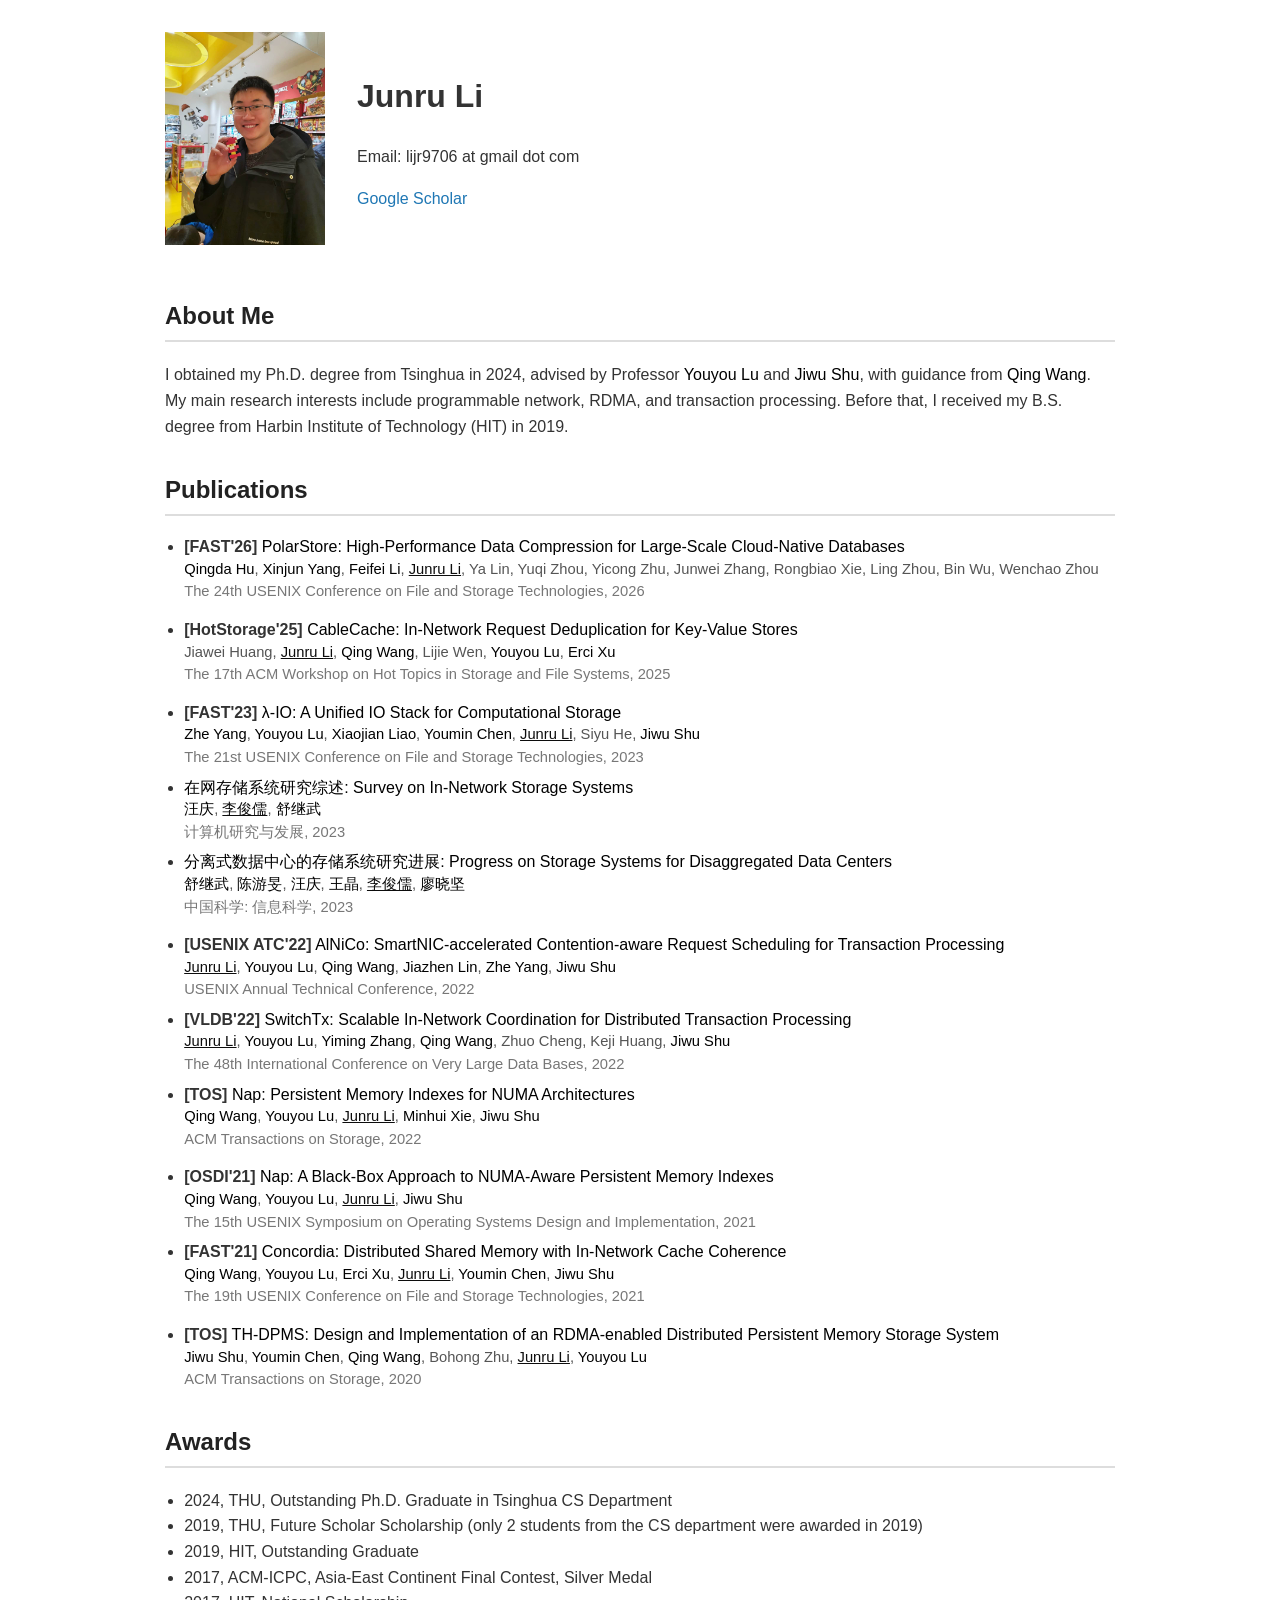
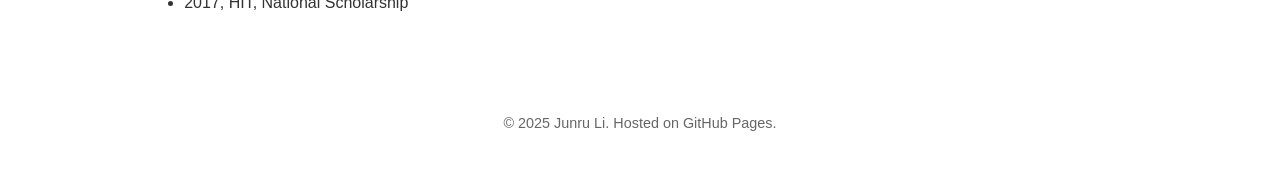
==== index.html @ bfcdc7c8 "update" ====
<!DOCTYPE html><html lang="en"><head>
  <meta charset="UTF-8">
  <meta name="viewport" content="width=device-width, initial-scale=1.0">
  <title>Junru Li</title>
  <link rel="icon" href="favicon.ico" type="image/x-icon">
  <link rel="stylesheet" href="style.css">
</head>

<body>
  <header class="header-flex">
    <img src="assets/ljr.png" alt="Profile picture" class="avatar-rect">
    <div class="info">
      <h1>Junru Li</h1>
      <p>Email: lijr9706 at gmail dot com</p>
      <!-- <p>Address: Beijing, China</p> -->
      <p>
        <a href="https://scholar.google.com/citations?user=Lg8fOyMAAAAJ" target="_blank" title="Google Scholar" class="bule-tag">
          Google Scholar</a>
        <!-- <a href="https://dblp.org/pid/97/6505-31.html" target="_blank" title="DBLP" class="bule-tag"> DBLP</a> -->
      </p>
    </div>
  </header>

  <main>
    <section id="about">
      <h2>About Me</h2>
      <p>I obtained my Ph.D. degree from Tsinghua in 2024, advised by Professor <a href="http://storage.cs.tsinghua.edu.cn/~lu/">Youyou Lu</a> and <a href="http://storage.cs.tsinghua.edu.cn/~jiwu-shu/">Jiwu Shu</a>, with guidance from <a href="https://wangqing.io/">Qing Wang</a>. My main research interests include programmable network, RDMA, and transaction processing. 
        Before that, I received my B.S. degree from Harbin Institute of Technology (HIT) in 2019.
      </p>
    </section>


    <section id="publications">
      <h2>Publications</h2>
      <div id="paper-list">
        <!-- Papers grouped by year will be inserted here -->
      <ul><li style="margin-bottom: 8px;">
            <strong>[FAST'26]</strong> 
            <a href="https://www.usenix.org/conference/fast26/" target="_blank">PolarStore: High-Performance Data Compression for Large-Scale Cloud-Native Databases</a><br>
            <span class="authors"><a href="https://scholar.google.com/citations?user=mdD3xMMAAAAJ" class="author-link">Qingda Hu</a>, <a href="https://scholar.google.com/citations?user=EsV3aoEAAAAJ" class="author-link">Xinjun Yang</a>, <a href="https://scholar.google.com/citations?user=qPDhlWkAAAAJ" class="author-link">Feifei Li</a>, <span class="highlight">Junru Li</span>, Ya Lin, Yuqi Zhou, Yicong Zhu, Junwei Zhang, Rongbiao Xie, Ling Zhou, Bin Wu, Wenchao Zhou</span><br>
            <span class="venue-full">The 24th USENIX Conference on File and Storage Technologies, 2026</span>
            
          </li></ul><ul><li style="margin-bottom: 8px;">
            <strong>[HotStorage'25]</strong> 
            <a href="https://www.hotstorage.org/2025/accepted.html" target="_blank">CableCache: In-Network Request Deduplication for Key-Value Stores</a><br>
            <span class="authors">Jiawei Huang, <span class="highlight">Junru Li</span>, <a href="https://wangqing.io/" class="author-link">Qing Wang</a>, Lijie Wen, <a href="http://storage.cs.tsinghua.edu.cn/~lu/" class="author-link">Youyou Lu</a>, <a href="https://giorgioercixu.github.io/" class="author-link">Erci Xu</a></span><br>
            <span class="venue-full">The 17th ACM Workshop on Hot Topics in Storage and File Systems, 2025</span>
            
          </li></ul><ul><li style="margin-bottom: 8px;">
            <strong>[FAST'23]</strong> 
            <a href="https://www.usenix.org/conference/fast23/presentation/yang-zhe" target="_blank">λ-IO: A Unified IO Stack for Computational Storage</a><br>
            <span class="authors"><a href="http://storage.cs.tsinghua.edu.cn/~yz" class="author-link">Zhe Yang</a>, <a href="http://storage.cs.tsinghua.edu.cn/~lu/" class="author-link">Youyou Lu</a>, <a href="https://liaoxiaojian.github.io/" class="author-link">Xiaojian Liao</a>, <a href="https://chenyoumin1993.github.io/" class="author-link">Youmin Chen</a>, <span class="highlight">Junru Li</span>, Siyu He, <a href="http://storage.cs.tsinghua.edu.cn/~jiwu-shu" class="author-link">Jiwu Shu</a></span><br>
            <span class="venue-full">The 21st USENIX Conference on File and Storage Technologies, 2023</span>
            
          </li><li style="margin-bottom: 8px;">
            
            <a href="https://crad.ict.ac.cn/article/doi/10.7544/issn1000-1239.202220865" target="_blank">在网存储系统研究综述: Survey on In-Network Storage Systems</a><br>
            <span class="authors"><a href="https://wangqing.io/" class="author-link">汪庆</a>, <span class="highlight">李俊儒</span>, <a href="http://storage.cs.tsinghua.edu.cn/~jiwu-shu" class="author-link">舒继武</a></span><br>
            <span class="venue-full">计算机研究与发展, 2023</span>
            
          </li><li style="margin-bottom: 8px;">
            
            <a href="https://storage.cs.tsinghua.edu.cn/publications/分离式数据中心的存储系统研究进展.pdf" target="_blank">分离式数据中心的存储系统研究进展: Progress on Storage Systems for Disaggregated Data Centers</a><br>
            <span class="authors"><a href="http://storage.cs.tsinghua.edu.cn/~jiwu-shu" class="author-link">舒继武</a>, <a href="https://chenyoumin1993.github.io/" class="author-link">陈游旻</a>, <a href="https://wangqing.io/" class="author-link">汪庆</a>, <a href="https://storage.cs.tsinghua.edu.cn/~wj/" class="author-link">王晶</a>, <span class="highlight">李俊儒</span>, <a href="https://liaoxiaojian.github.io/" class="author-link">廖晓坚</a></span><br>
            <span class="venue-full">中国科学: 信息科学, 2023</span>
            
          </li></ul><ul><li style="margin-bottom: 8px;">
            <strong>[USENIX ATC'22]</strong> 
            <a href="https://www.usenix.org/conference/atc22/presentation/li-junru" target="_blank">AlNiCo: SmartNIC-accelerated Contention-aware Request Scheduling for Transaction Processing</a><br>
            <span class="authors"><span class="highlight">Junru Li</span>, <a href="http://storage.cs.tsinghua.edu.cn/~lu/" class="author-link">Youyou Lu</a>, <a href="https://wangqing.io/" class="author-link">Qing Wang</a>, <a href="https://storage.cs.tsinghua.edu.cn/~ljz/" class="author-link">Jiazhen Lin</a>, <a href="http://storage.cs.tsinghua.edu.cn/~yz" class="author-link">Zhe Yang</a>, <a href="http://storage.cs.tsinghua.edu.cn/~jiwu-shu" class="author-link">Jiwu Shu</a></span><br>
            <span class="venue-full">USENIX Annual Technical Conference, 2022</span>
            
          </li><li style="margin-bottom: 8px;">
            <strong>[VLDB'22]</strong> 
            <a href="https://vldb.org/pvldb/vol15/p2881-li.pdf" target="_blank">SwitchTx: Scalable In-Network Coordination for Distributed Transaction Processing</a><br>
            <span class="authors"><span class="highlight">Junru Li</span>, <a href="http://storage.cs.tsinghua.edu.cn/~lu/" class="author-link">Youyou Lu</a>, <a href="http://nicexlab.com/zym.htm" class="author-link">Yiming Zhang</a>, <a href="https://wangqing.io/" class="author-link">Qing Wang</a>, Zhuo Cheng, Keji Huang, <a href="http://storage.cs.tsinghua.edu.cn/~jiwu-shu" class="author-link">Jiwu Shu</a></span><br>
            <span class="venue-full">The 48th International Conference on Very Large Data Bases, 2022</span>
            
          </li><li style="margin-bottom: 8px;">
            <strong>[TOS]</strong> 
            <a href="https://dl.acm.org/doi/10.1145/3507922" target="_blank">Nap: Persistent Memory Indexes for NUMA Architectures</a><br>
            <span class="authors"><a href="https://wangqing.io/" class="author-link">Qing Wang</a>, <a href="http://storage.cs.tsinghua.edu.cn/~lu/" class="author-link">Youyou Lu</a>, <span class="highlight">Junru Li</span>, <a href="https://minhui-xie.github.io/" class="author-link">Minhui Xie</a>, <a href="http://storage.cs.tsinghua.edu.cn/~jiwu-shu" class="author-link">Jiwu Shu</a></span><br>
            <span class="venue-full">ACM Transactions on Storage, 2022</span>
            
          </li></ul><ul><li style="margin-bottom: 8px;">
            <strong>[OSDI'21]</strong> 
            <a href="https://www.usenix.org/conference/osdi21/presentation/wang-qing" target="_blank">Nap: A Black-Box Approach to NUMA-Aware Persistent Memory Indexes</a><br>
            <span class="authors"><a href="https://wangqing.io/" class="author-link">Qing Wang</a>, <a href="http://storage.cs.tsinghua.edu.cn/~lu/" class="author-link">Youyou Lu</a>, <span class="highlight">Junru Li</span>, <a href="http://storage.cs.tsinghua.edu.cn/~jiwu-shu" class="author-link">Jiwu Shu</a></span><br>
            <span class="venue-full">The 15th USENIX Symposium on Operating Systems Design and Implementation, 2021</span>
            
          </li><li style="margin-bottom: 8px;">
            <strong>[FAST'21]</strong> 
            <a href="https://www.usenix.org/conference/fast21/presentation/wang" target="_blank">Concordia: Distributed Shared Memory with In-Network Cache Coherence</a><br>
            <span class="authors"><a href="https://wangqing.io/" class="author-link">Qing Wang</a>, <a href="http://storage.cs.tsinghua.edu.cn/~lu/" class="author-link">Youyou Lu</a>, <a href="https://giorgioercixu.github.io/" class="author-link">Erci Xu</a>, <span class="highlight">Junru Li</span>, <a href="https://chenyoumin1993.github.io/" class="author-link">Youmin Chen</a>, <a href="http://storage.cs.tsinghua.edu.cn/~jiwu-shu" class="author-link">Jiwu Shu</a></span><br>
            <span class="venue-full">The 19th USENIX Conference on File and Storage Technologies, 2021</span>
            
          </li></ul><ul><li style="margin-bottom: 8px;">
            <strong>[TOS]</strong> 
            <a href="https://dl.acm.org/doi/10.1145/3412852" target="_blank">TH-DPMS: Design and Implementation of an RDMA-enabled Distributed Persistent Memory Storage System</a><br>
            <span class="authors"><a href="http://storage.cs.tsinghua.edu.cn/~jiwu-shu" class="author-link">Jiwu Shu</a>, <a href="https://chenyoumin1993.github.io/" class="author-link">Youmin Chen</a>, <a href="https://wangqing.io/" class="author-link">Qing Wang</a>, Bohong Zhu, <span class="highlight">Junru Li</span>, <a href="http://storage.cs.tsinghua.edu.cn/~lu/" class="author-link">Youyou Lu</a></span><br>
            <span class="venue-full">ACM Transactions on Storage, 2020</span>
            
          </li></ul></div>
    </section>

    <section id="research">
      <h2>Awards</h2>
      <ul>
        <li> 2024, THU, Outstanding Ph.D. Graduate in Tsinghua CS Department</li>
        <!-- <li> 2023, THU, First-class Scholarship （深交所资助）</li>
        <li> 2023, THU, Longfor Scholarship （龙湖集团资助）</li>
        <li> 2022, THU, Second-class Scholarship （赣州市政府资助）</li>
        <li> 2022, THU, Longfor Scholarship （龙湖集团资助）</li> -->
        <li> 2019, THU, Future Scholar Scholarship (only 2 students from the CS department were awarded in 2019) </li>
        <li> 2019, HIT, Outstanding Graduate</li>
        <li> 2017, ACM-ICPC, Asia-East Continent Final Contest, Silver Medal</li>
        <!-- (Team: MyHappinessIsAll, <a href="https://icpc.global/regionals/finder/asia-ec-league-final-2017/standings">link</a>)</li> -->
        <li> 2017, HIT, National Scholarship</li>
        <!-- <li> 2015, HIT, Freshman Scholarship</li> -->
      </ul>
    </section>
  </main>

  <footer>
    <p>© 2025 Junru Li. Hosted on GitHub Pages. </p> <!--Fork from Qing Wang-->
  </footer>





</body></html>
---- style.css ----
body {
  font-family: 'Helvetica Neue', sans-serif;
  margin: 0;
  padding: 0;
  line-height: 1.6;
  color: #333;
  background-color: #fff;
}

.header-flex {
  display: flex;
  align-items: center;
  justify-content: flex-start;
  padding: 2rem 1rem 1rem 1rem;
  max-width: 950px;
  margin: 0 auto;
  flex-wrap: wrap;
}

.avatar-rect {
  width: 160px;
  height: auto;
  object-fit: cover;
  margin-right: 2rem;
}

main {
  max-width: 950px;
  margin: 0 auto;
  padding: 1rem;
  padding-bottom: 1rem;
}

section {
  margin-bottom: 2rem;
}

h2 {
  border-bottom: 2px solid #ddd;
  padding-bottom: 0.3rem;
  color: #222;
}

ul {
  padding-left: 1.2rem;
}



.venue-short {
  font-weight: bold;
  font-style: italic;
}


.award-inline {
  color: #d62728;
  font-style: italic;
}

footer {
  text-align: center;
  font-size: 0.9rem;
  color: #666;
  margin-top: 3rem;
  padding-bottom: 2rem;
}

@media (max-width: 600px) {
  .header-flex {
    flex-direction: column;
    text-align: center;
  }

  .avatar-rect {
    width: 80%;
    margin-right: 0;
    margin-bottom: 1rem;
  }
}

a {
  text-decoration: none;
  color: black;
}

a:hover {
  text-decoration: underline;
}

.highlight {
  color: #0c0c0c;
  text-decoration: underline;
}

.bule-tag {
  color: #1f77b4;
  /* 浅蓝色，与 matplotlib 默认蓝色一致 */
}


.award {
  font-size: 0.92em;
  color: #d62728;
  font-style: italic;
}

.authors {
  font-size: 0.92em;
  color: #555;
}

.venue-full {
  font-size: 0.92em;
  color: #777;
}

#paper-list li {
  line-height: 1.35em;
}
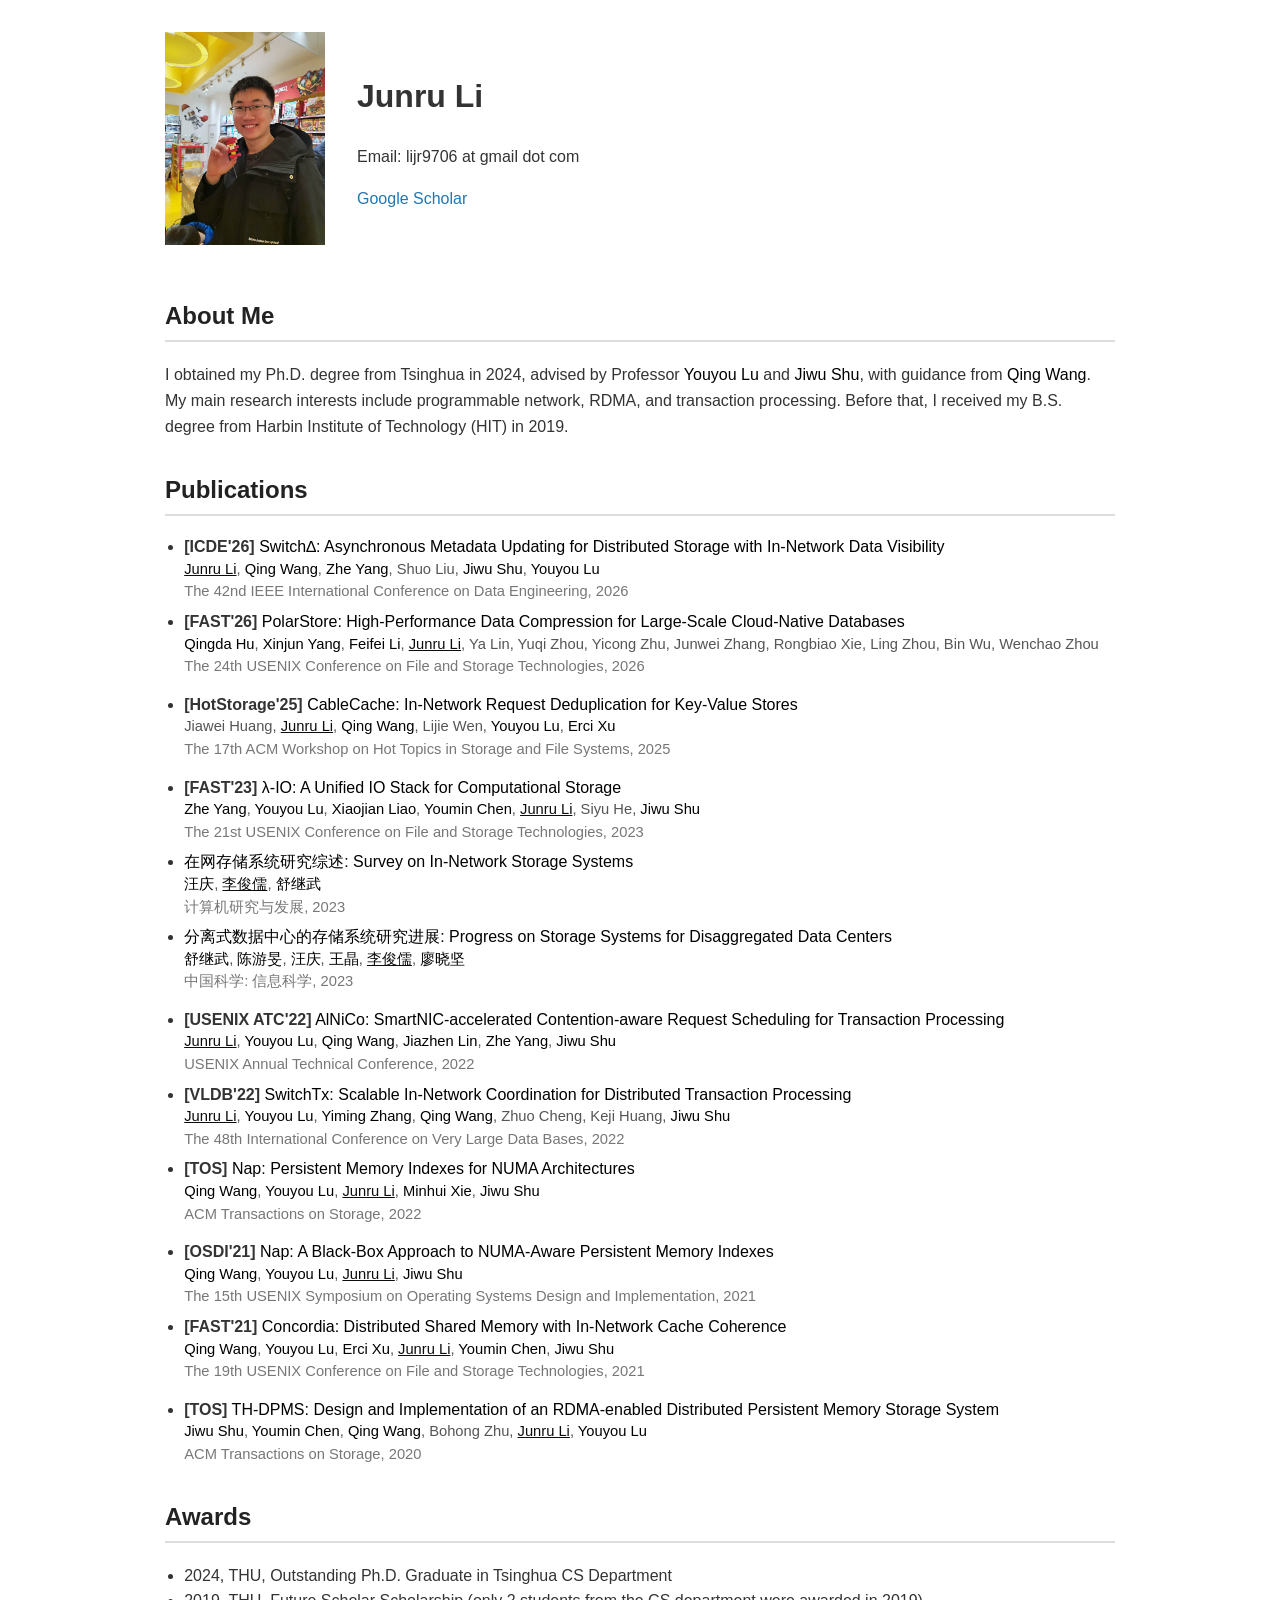
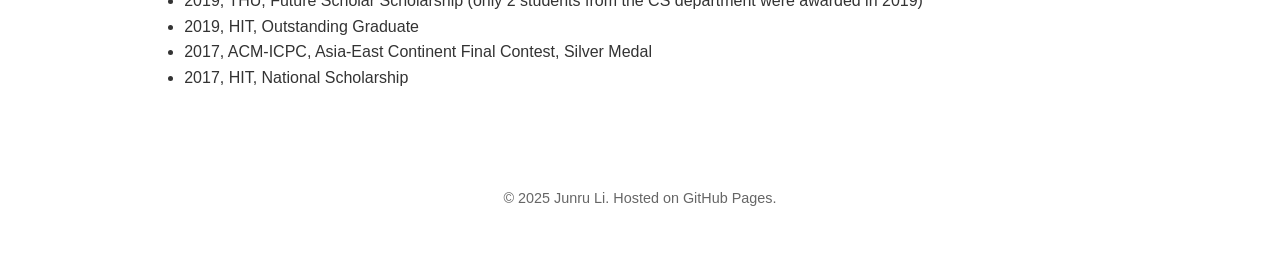
==== commit 6ace9c0f: "Add ICDE'26" ====
--- a/index.html
+++ b/index.html
@@ -35,6 +35,12 @@
       <div id="paper-list">
         <!-- Papers grouped by year will be inserted here -->
       <ul><li style="margin-bottom: 8px;">
+            <strong>[ICDE'26]</strong> 
+            <a href="https://icde2026.github.io/" target="_blank">Switch∆: Asynchronous Metadata Updating for Distributed Storage with In-Network Data Visibility</a><br>
+            <span class="authors"><span class="highlight">Junru Li</span>, <a href="https://wangqing.io/" class="author-link">Qing Wang</a>, <a href="http://storage.cs.tsinghua.edu.cn/~yz" class="author-link">Zhe Yang</a>, Shuo Liu, <a href="http://storage.cs.tsinghua.edu.cn/~jiwu-shu" class="author-link">Jiwu Shu</a>, <a href="http://storage.cs.tsinghua.edu.cn/~lu/" class="author-link">Youyou Lu</a></span><br>
+            <span class="venue-full">The 42nd IEEE International Conference on Data Engineering, 2026</span>
+            
+          </li><li style="margin-bottom: 8px;">
             <strong>[FAST'26]</strong> 
             <a href="https://www.usenix.org/conference/fast26/" target="_blank">PolarStore: High-Performance Data Compression for Large-Scale Cloud-Native Databases</a><br>
             <span class="authors"><a href="https://scholar.google.com/citations?user=mdD3xMMAAAAJ" class="author-link">Qingda Hu</a>, <a href="https://scholar.google.com/citations?user=EsV3aoEAAAAJ" class="author-link">Xinjun Yang</a>, <a href="https://scholar.google.com/citations?user=qPDhlWkAAAAJ" class="author-link">Feifei Li</a>, <span class="highlight">Junru Li</span>, Ya Lin, Yuqi Zhou, Yicong Zhu, Junwei Zhang, Rongbiao Xie, Ling Zhou, Bin Wu, Wenchao Zhou</span><br>
@@ -129,4 +135,4 @@
 
 
 
-</body></html>+</body></html>
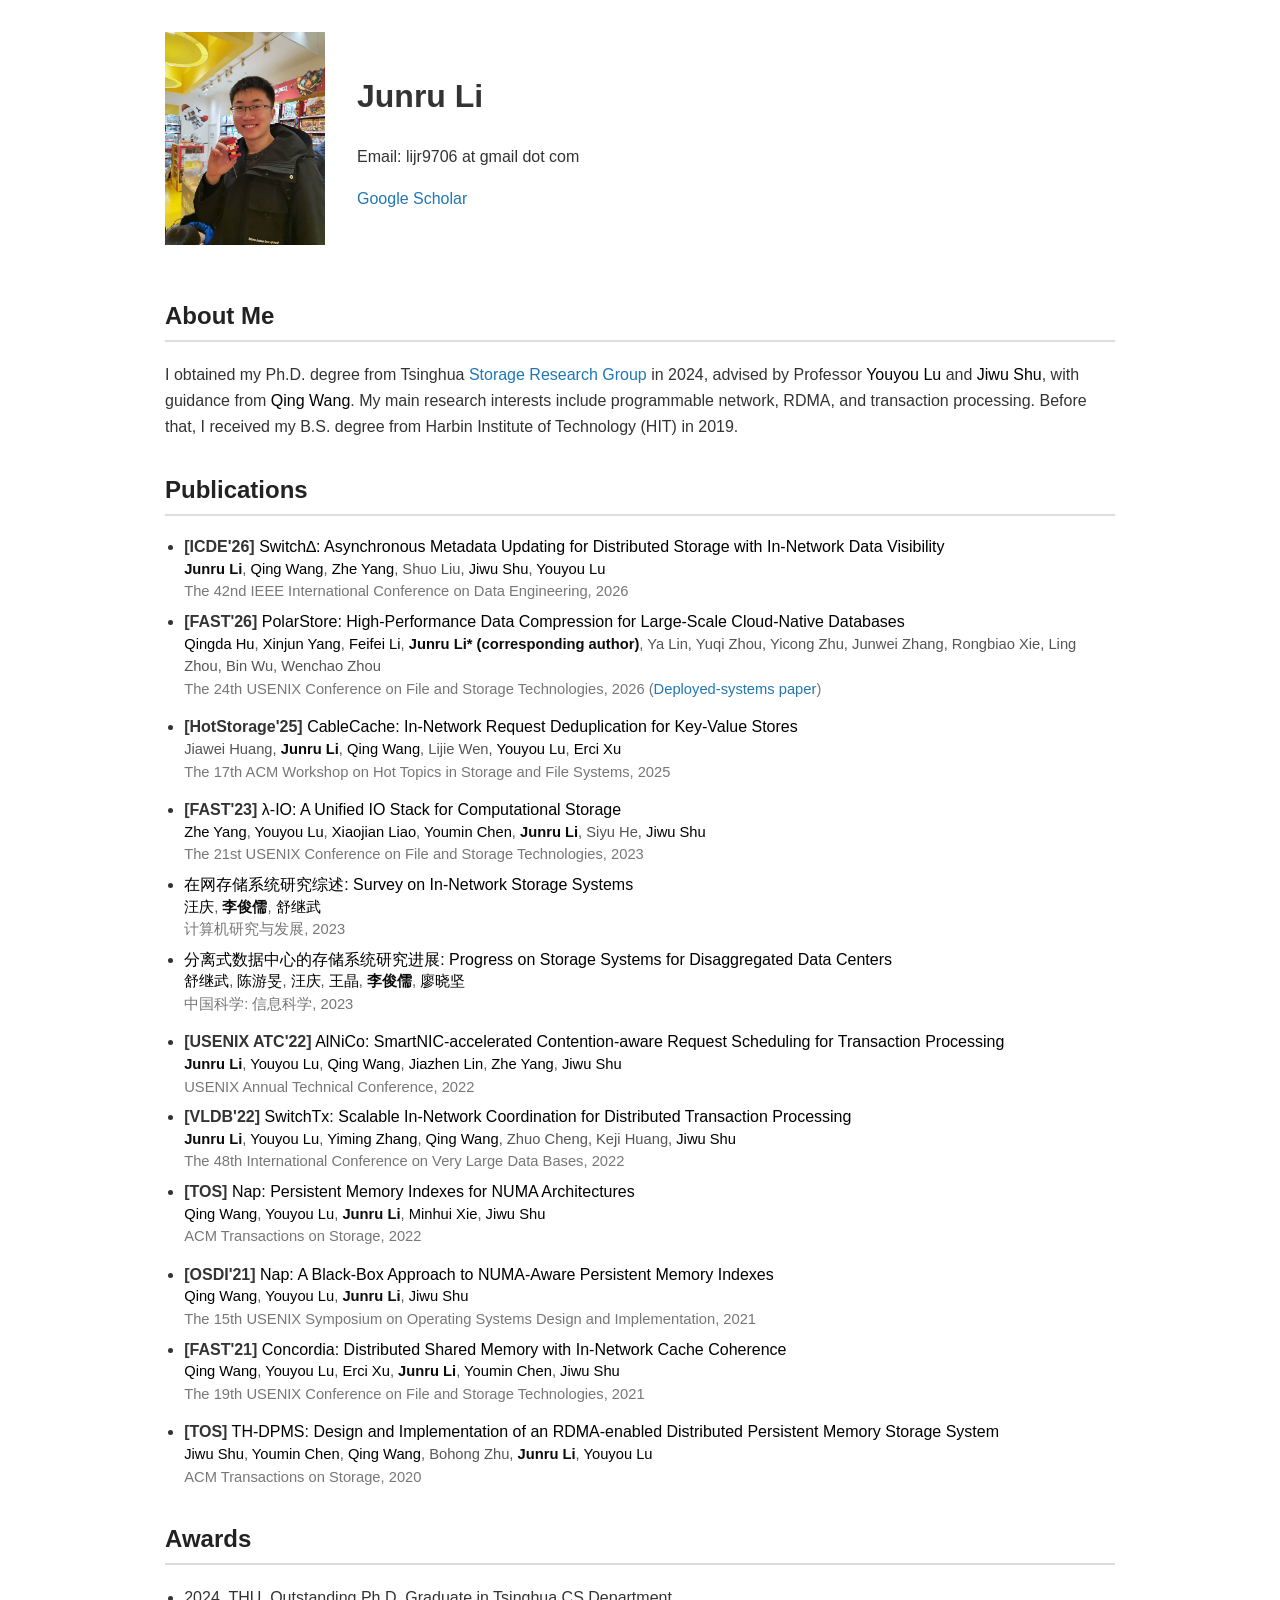
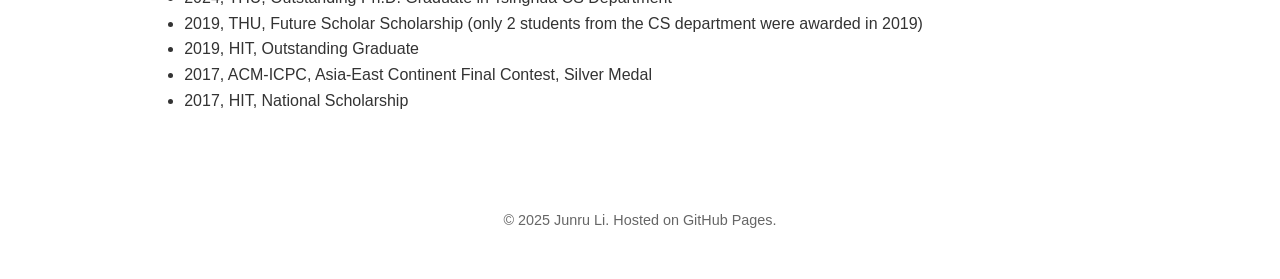
==== commit 6f465862: "test" ====
--- a/index.html
+++ b/index.html
@@ -24,7 +24,7 @@
   <main>
     <section id="about">
       <h2>About Me</h2>
-      <p>I obtained my Ph.D. degree from Tsinghua in 2024, advised by Professor <a href="http://storage.cs.tsinghua.edu.cn/~lu/">Youyou Lu</a> and <a href="http://storage.cs.tsinghua.edu.cn/~jiwu-shu/">Jiwu Shu</a>, with guidance from <a href="https://wangqing.io/">Qing Wang</a>. My main research interests include programmable network, RDMA, and transaction processing. 
+      <p>I obtained my Ph.D. degree from Tsinghua <a href="https://storage.cs.tsinghua.edu.cn/" class="bule-tag">Storage Research Group</a> in 2024, advised by Professor <a href="http://storage.cs.tsinghua.edu.cn/~lu/">Youyou Lu</a> and <a href="http://storage.cs.tsinghua.edu.cn/~jiwu-shu/">Jiwu Shu</a>, with guidance from <a href="https://wangqing.io/">Qing Wang</a>. My main research interests include programmable network, RDMA, and transaction processing. 
         Before that, I received my B.S. degree from Harbin Institute of Technology (HIT) in 2019.
       </p>
     </section>
@@ -36,75 +36,75 @@
         <!-- Papers grouped by year will be inserted here -->
       <ul><li style="margin-bottom: 8px;">
             <strong>[ICDE'26]</strong> 
-            <a href="https://icde2026.github.io/" target="_blank">Switch∆: Asynchronous Metadata Updating for Distributed Storage with In-Network Data Visibility</a><br>
+            <a href="https://icde2026.github.io/" target="_blank">Switch∆: Asynchronous Metadata Updating for Distributed Storage with In-Network Data Visibility </a><br>
             <span class="authors"><span class="highlight">Junru Li</span>, <a href="https://wangqing.io/" class="author-link">Qing Wang</a>, <a href="http://storage.cs.tsinghua.edu.cn/~yz" class="author-link">Zhe Yang</a>, Shuo Liu, <a href="http://storage.cs.tsinghua.edu.cn/~jiwu-shu" class="author-link">Jiwu Shu</a>, <a href="http://storage.cs.tsinghua.edu.cn/~lu/" class="author-link">Youyou Lu</a></span><br>
-            <span class="venue-full">The 42nd IEEE International Conference on Data Engineering, 2026</span>
+            <span class="venue-full">The 42nd IEEE International Conference on Data Engineering, 2026 </span>
             
           </li><li style="margin-bottom: 8px;">
             <strong>[FAST'26]</strong> 
-            <a href="https://www.usenix.org/conference/fast26/" target="_blank">PolarStore: High-Performance Data Compression for Large-Scale Cloud-Native Databases</a><br>
-            <span class="authors"><a href="https://scholar.google.com/citations?user=mdD3xMMAAAAJ" class="author-link">Qingda Hu</a>, <a href="https://scholar.google.com/citations?user=EsV3aoEAAAAJ" class="author-link">Xinjun Yang</a>, <a href="https://scholar.google.com/citations?user=qPDhlWkAAAAJ" class="author-link">Feifei Li</a>, <span class="highlight">Junru Li</span>, Ya Lin, Yuqi Zhou, Yicong Zhu, Junwei Zhang, Rongbiao Xie, Ling Zhou, Bin Wu, Wenchao Zhou</span><br>
-            <span class="venue-full">The 24th USENIX Conference on File and Storage Technologies, 2026</span>
+            <a href="https://www.usenix.org/conference/fast26/" target="_blank">PolarStore: High-Performance Data Compression for Large-Scale Cloud-Native Databases </a><br>
+            <span class="authors"><a href="https://scholar.google.com/citations?user=mdD3xMMAAAAJ" class="author-link">Qingda Hu</a>, <a href="https://scholar.google.com/citations?user=EsV3aoEAAAAJ" class="author-link">Xinjun Yang</a>, <a href="https://scholar.google.com/citations?user=qPDhlWkAAAAJ" class="author-link">Feifei Li</a>, <span class="highlight">Junru Li* (corresponding author)</span>, Ya Lin, Yuqi Zhou, Yicong Zhu, Junwei Zhang, Rongbiao Xie, Ling Zhou, Bin Wu, Wenchao Zhou</span><br>
+            <span class="venue-full">The 24th USENIX Conference on File and Storage Technologies, 2026  (<span class="bule-tag">Deployed-systems paper</span>)</span>
             
           </li></ul><ul><li style="margin-bottom: 8px;">
             <strong>[HotStorage'25]</strong> 
-            <a href="https://www.hotstorage.org/2025/accepted.html" target="_blank">CableCache: In-Network Request Deduplication for Key-Value Stores</a><br>
+            <a href="https://www.hotstorage.org/2025/accepted.html" target="_blank">CableCache: In-Network Request Deduplication for Key-Value Stores </a><br>
             <span class="authors">Jiawei Huang, <span class="highlight">Junru Li</span>, <a href="https://wangqing.io/" class="author-link">Qing Wang</a>, Lijie Wen, <a href="http://storage.cs.tsinghua.edu.cn/~lu/" class="author-link">Youyou Lu</a>, <a href="https://giorgioercixu.github.io/" class="author-link">Erci Xu</a></span><br>
-            <span class="venue-full">The 17th ACM Workshop on Hot Topics in Storage and File Systems, 2025</span>
+            <span class="venue-full">The 17th ACM Workshop on Hot Topics in Storage and File Systems, 2025 </span>
             
           </li></ul><ul><li style="margin-bottom: 8px;">
             <strong>[FAST'23]</strong> 
-            <a href="https://www.usenix.org/conference/fast23/presentation/yang-zhe" target="_blank">λ-IO: A Unified IO Stack for Computational Storage</a><br>
+            <a href="https://www.usenix.org/conference/fast23/presentation/yang-zhe" target="_blank">λ-IO: A Unified IO Stack for Computational Storage </a><br>
             <span class="authors"><a href="http://storage.cs.tsinghua.edu.cn/~yz" class="author-link">Zhe Yang</a>, <a href="http://storage.cs.tsinghua.edu.cn/~lu/" class="author-link">Youyou Lu</a>, <a href="https://liaoxiaojian.github.io/" class="author-link">Xiaojian Liao</a>, <a href="https://chenyoumin1993.github.io/" class="author-link">Youmin Chen</a>, <span class="highlight">Junru Li</span>, Siyu He, <a href="http://storage.cs.tsinghua.edu.cn/~jiwu-shu" class="author-link">Jiwu Shu</a></span><br>
-            <span class="venue-full">The 21st USENIX Conference on File and Storage Technologies, 2023</span>
+            <span class="venue-full">The 21st USENIX Conference on File and Storage Technologies, 2023 </span>
             
           </li><li style="margin-bottom: 8px;">
             
-            <a href="https://crad.ict.ac.cn/article/doi/10.7544/issn1000-1239.202220865" target="_blank">在网存储系统研究综述: Survey on In-Network Storage Systems</a><br>
+            <a href="https://crad.ict.ac.cn/article/doi/10.7544/issn1000-1239.202220865" target="_blank">在网存储系统研究综述: Survey on In-Network Storage Systems </a><br>
             <span class="authors"><a href="https://wangqing.io/" class="author-link">汪庆</a>, <span class="highlight">李俊儒</span>, <a href="http://storage.cs.tsinghua.edu.cn/~jiwu-shu" class="author-link">舒继武</a></span><br>
-            <span class="venue-full">计算机研究与发展, 2023</span>
+            <span class="venue-full">计算机研究与发展, 2023 </span>
             
           </li><li style="margin-bottom: 8px;">
             
-            <a href="https://storage.cs.tsinghua.edu.cn/publications/分离式数据中心的存储系统研究进展.pdf" target="_blank">分离式数据中心的存储系统研究进展: Progress on Storage Systems for Disaggregated Data Centers</a><br>
+            <a href="https://storage.cs.tsinghua.edu.cn/publications/分离式数据中心的存储系统研究进展.pdf" target="_blank">分离式数据中心的存储系统研究进展: Progress on Storage Systems for Disaggregated Data Centers </a><br>
             <span class="authors"><a href="http://storage.cs.tsinghua.edu.cn/~jiwu-shu" class="author-link">舒继武</a>, <a href="https://chenyoumin1993.github.io/" class="author-link">陈游旻</a>, <a href="https://wangqing.io/" class="author-link">汪庆</a>, <a href="https://storage.cs.tsinghua.edu.cn/~wj/" class="author-link">王晶</a>, <span class="highlight">李俊儒</span>, <a href="https://liaoxiaojian.github.io/" class="author-link">廖晓坚</a></span><br>
-            <span class="venue-full">中国科学: 信息科学, 2023</span>
+            <span class="venue-full">中国科学: 信息科学, 2023 </span>
             
           </li></ul><ul><li style="margin-bottom: 8px;">
             <strong>[USENIX ATC'22]</strong> 
-            <a href="https://www.usenix.org/conference/atc22/presentation/li-junru" target="_blank">AlNiCo: SmartNIC-accelerated Contention-aware Request Scheduling for Transaction Processing</a><br>
+            <a href="https://www.usenix.org/conference/atc22/presentation/li-junru" target="_blank">AlNiCo: SmartNIC-accelerated Contention-aware Request Scheduling for Transaction Processing </a><br>
             <span class="authors"><span class="highlight">Junru Li</span>, <a href="http://storage.cs.tsinghua.edu.cn/~lu/" class="author-link">Youyou Lu</a>, <a href="https://wangqing.io/" class="author-link">Qing Wang</a>, <a href="https://storage.cs.tsinghua.edu.cn/~ljz/" class="author-link">Jiazhen Lin</a>, <a href="http://storage.cs.tsinghua.edu.cn/~yz" class="author-link">Zhe Yang</a>, <a href="http://storage.cs.tsinghua.edu.cn/~jiwu-shu" class="author-link">Jiwu Shu</a></span><br>
-            <span class="venue-full">USENIX Annual Technical Conference, 2022</span>
+            <span class="venue-full">USENIX Annual Technical Conference, 2022 </span>
             
           </li><li style="margin-bottom: 8px;">
             <strong>[VLDB'22]</strong> 
-            <a href="https://vldb.org/pvldb/vol15/p2881-li.pdf" target="_blank">SwitchTx: Scalable In-Network Coordination for Distributed Transaction Processing</a><br>
+            <a href="https://vldb.org/pvldb/vol15/p2881-li.pdf" target="_blank">SwitchTx: Scalable In-Network Coordination for Distributed Transaction Processing </a><br>
             <span class="authors"><span class="highlight">Junru Li</span>, <a href="http://storage.cs.tsinghua.edu.cn/~lu/" class="author-link">Youyou Lu</a>, <a href="http://nicexlab.com/zym.htm" class="author-link">Yiming Zhang</a>, <a href="https://wangqing.io/" class="author-link">Qing Wang</a>, Zhuo Cheng, Keji Huang, <a href="http://storage.cs.tsinghua.edu.cn/~jiwu-shu" class="author-link">Jiwu Shu</a></span><br>
-            <span class="venue-full">The 48th International Conference on Very Large Data Bases, 2022</span>
+            <span class="venue-full">The 48th International Conference on Very Large Data Bases, 2022 </span>
             
           </li><li style="margin-bottom: 8px;">
             <strong>[TOS]</strong> 
-            <a href="https://dl.acm.org/doi/10.1145/3507922" target="_blank">Nap: Persistent Memory Indexes for NUMA Architectures</a><br>
+            <a href="https://dl.acm.org/doi/10.1145/3507922" target="_blank">Nap: Persistent Memory Indexes for NUMA Architectures </a><br>
             <span class="authors"><a href="https://wangqing.io/" class="author-link">Qing Wang</a>, <a href="http://storage.cs.tsinghua.edu.cn/~lu/" class="author-link">Youyou Lu</a>, <span class="highlight">Junru Li</span>, <a href="https://minhui-xie.github.io/" class="author-link">Minhui Xie</a>, <a href="http://storage.cs.tsinghua.edu.cn/~jiwu-shu" class="author-link">Jiwu Shu</a></span><br>
-            <span class="venue-full">ACM Transactions on Storage, 2022</span>
+            <span class="venue-full">ACM Transactions on Storage, 2022 </span>
             
           </li></ul><ul><li style="margin-bottom: 8px;">
             <strong>[OSDI'21]</strong> 
-            <a href="https://www.usenix.org/conference/osdi21/presentation/wang-qing" target="_blank">Nap: A Black-Box Approach to NUMA-Aware Persistent Memory Indexes</a><br>
+            <a href="https://www.usenix.org/conference/osdi21/presentation/wang-qing" target="_blank">Nap: A Black-Box Approach to NUMA-Aware Persistent Memory Indexes </a><br>
             <span class="authors"><a href="https://wangqing.io/" class="author-link">Qing Wang</a>, <a href="http://storage.cs.tsinghua.edu.cn/~lu/" class="author-link">Youyou Lu</a>, <span class="highlight">Junru Li</span>, <a href="http://storage.cs.tsinghua.edu.cn/~jiwu-shu" class="author-link">Jiwu Shu</a></span><br>
-            <span class="venue-full">The 15th USENIX Symposium on Operating Systems Design and Implementation, 2021</span>
+            <span class="venue-full">The 15th USENIX Symposium on Operating Systems Design and Implementation, 2021 </span>
             
           </li><li style="margin-bottom: 8px;">
             <strong>[FAST'21]</strong> 
-            <a href="https://www.usenix.org/conference/fast21/presentation/wang" target="_blank">Concordia: Distributed Shared Memory with In-Network Cache Coherence</a><br>
+            <a href="https://www.usenix.org/conference/fast21/presentation/wang" target="_blank">Concordia: Distributed Shared Memory with In-Network Cache Coherence </a><br>
             <span class="authors"><a href="https://wangqing.io/" class="author-link">Qing Wang</a>, <a href="http://storage.cs.tsinghua.edu.cn/~lu/" class="author-link">Youyou Lu</a>, <a href="https://giorgioercixu.github.io/" class="author-link">Erci Xu</a>, <span class="highlight">Junru Li</span>, <a href="https://chenyoumin1993.github.io/" class="author-link">Youmin Chen</a>, <a href="http://storage.cs.tsinghua.edu.cn/~jiwu-shu" class="author-link">Jiwu Shu</a></span><br>
-            <span class="venue-full">The 19th USENIX Conference on File and Storage Technologies, 2021</span>
+            <span class="venue-full">The 19th USENIX Conference on File and Storage Technologies, 2021 </span>
             
           </li></ul><ul><li style="margin-bottom: 8px;">
             <strong>[TOS]</strong> 
-            <a href="https://dl.acm.org/doi/10.1145/3412852" target="_blank">TH-DPMS: Design and Implementation of an RDMA-enabled Distributed Persistent Memory Storage System</a><br>
+            <a href="https://dl.acm.org/doi/10.1145/3412852" target="_blank">TH-DPMS: Design and Implementation of an RDMA-enabled Distributed Persistent Memory Storage System </a><br>
             <span class="authors"><a href="http://storage.cs.tsinghua.edu.cn/~jiwu-shu" class="author-link">Jiwu Shu</a>, <a href="https://chenyoumin1993.github.io/" class="author-link">Youmin Chen</a>, <a href="https://wangqing.io/" class="author-link">Qing Wang</a>, Bohong Zhu, <span class="highlight">Junru Li</span>, <a href="http://storage.cs.tsinghua.edu.cn/~lu/" class="author-link">Youyou Lu</a></span><br>
-            <span class="venue-full">ACM Transactions on Storage, 2020</span>
+            <span class="venue-full">ACM Transactions on Storage, 2020 </span>
             
           </li></ul></div>
     </section>
@@ -135,4 +135,4 @@
 
 
 
-</body></html>
+</body></html>
--- a/style.css
+++ b/style.css
@@ -90,7 +90,8 @@
 
 .highlight {
   color: #0c0c0c;
-  text-decoration: underline;
+  font-weight: 600;
+  /* text-decoration: underline; */
 }
 
 .bule-tag {
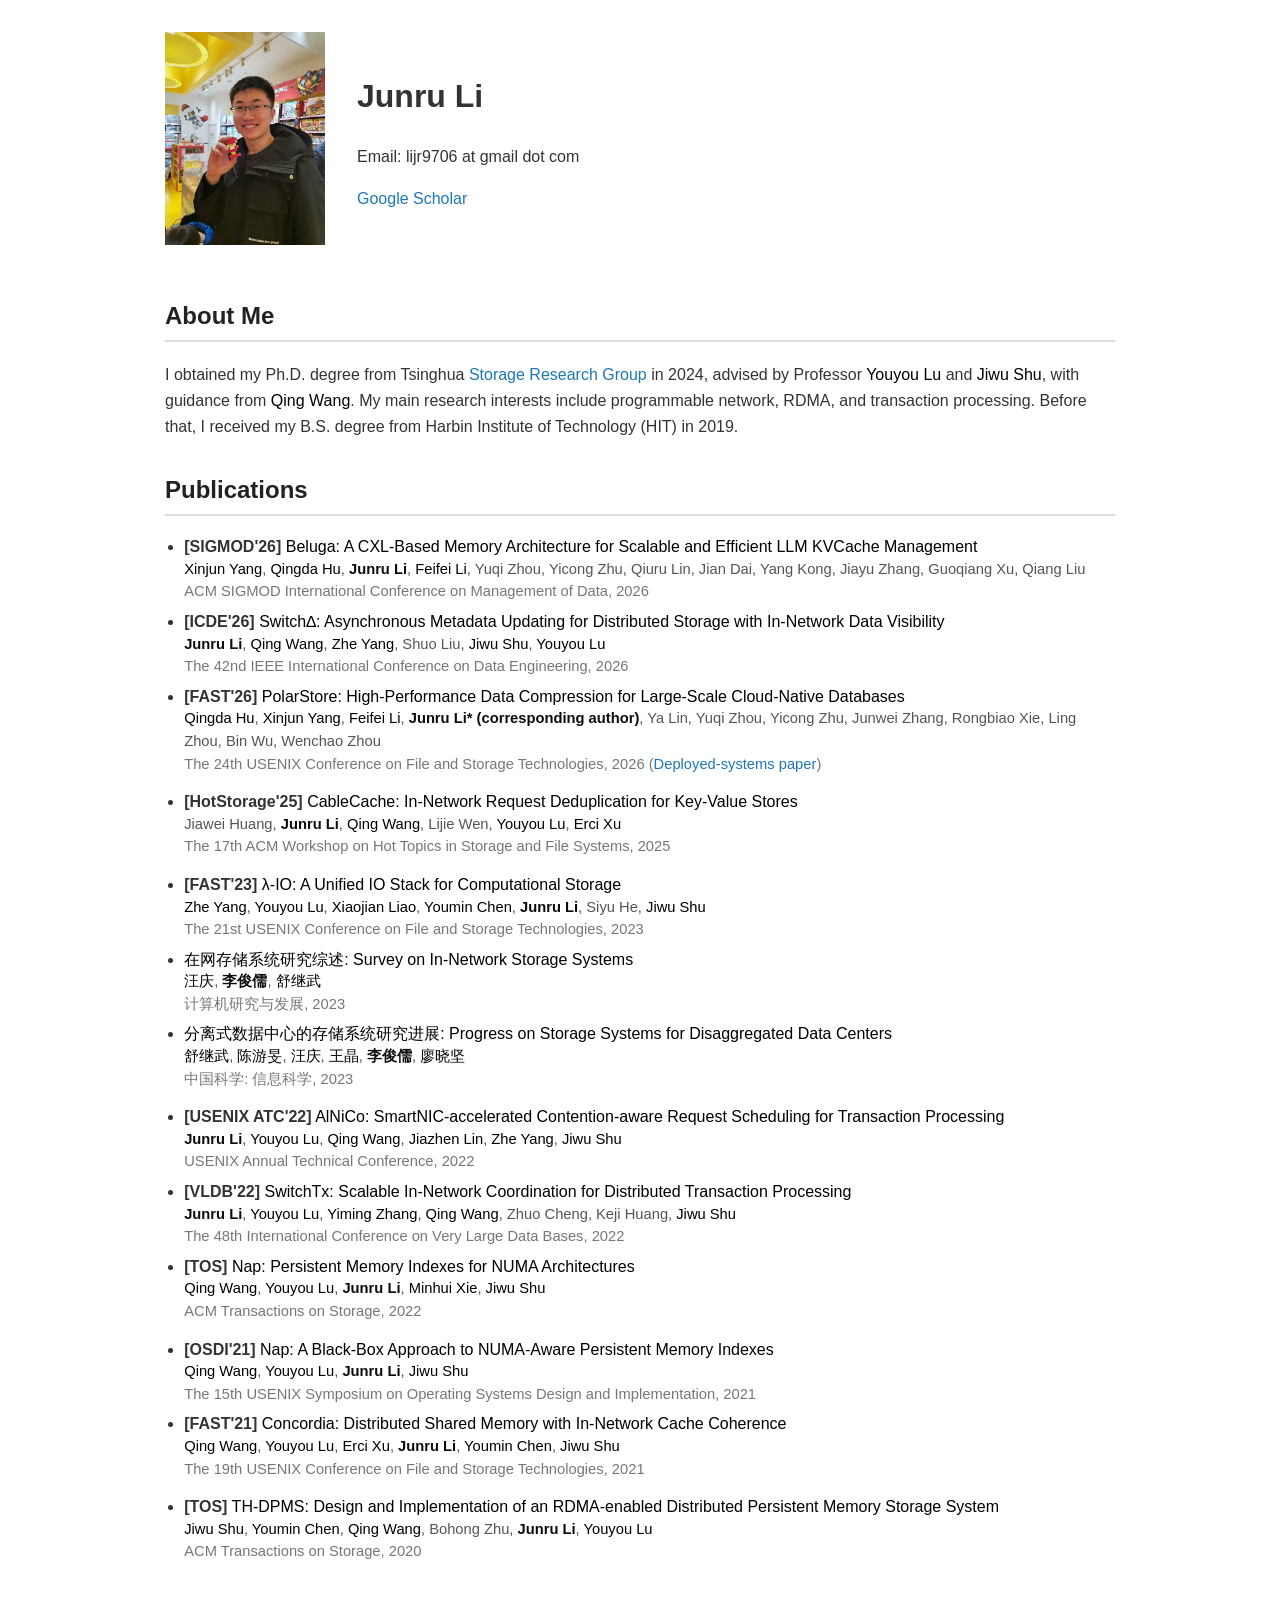
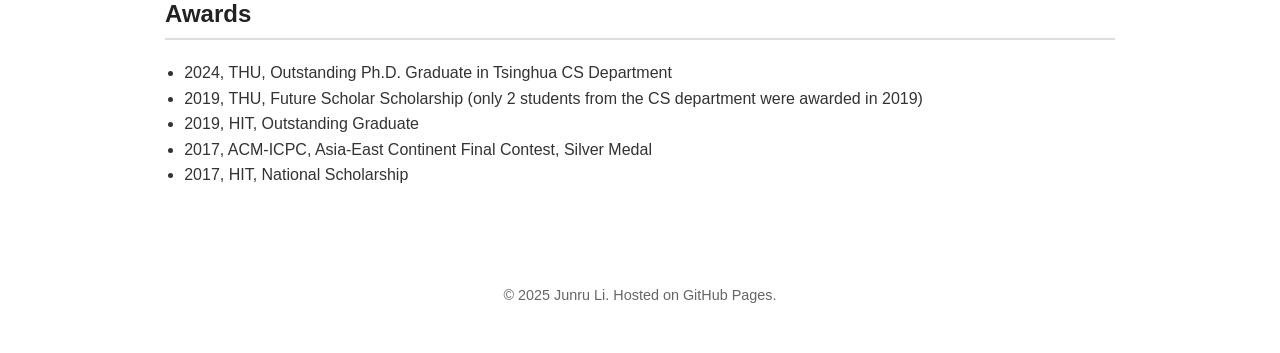
==== commit c9d661f3: "1" ====
--- a/index.html
+++ b/index.html
@@ -35,6 +35,12 @@
       <div id="paper-list">
         <!-- Papers grouped by year will be inserted here -->
       <ul><li style="margin-bottom: 8px;">
+            <strong>[SIGMOD'26]</strong> 
+            <a href="https://2026.sigmod.org/" target="_blank">Beluga: A CXL-Based Memory Architecture for Scalable and Efficient LLM KVCache Management </a><br>
+            <span class="authors"><a href="https://scholar.google.com/citations?user=EsV3aoEAAAAJ" class="author-link">Xinjun Yang</a>, <a href="https://scholar.google.com/citations?user=mdD3xMMAAAAJ" class="author-link">Qingda Hu</a>, <span class="highlight">Junru Li</span>, <a href="https://scholar.google.com/citations?user=qPDhlWkAAAAJ" class="author-link">Feifei Li</a>, Yuqi Zhou, Yicong Zhu, Qiuru Lin, Jian Dai, Yang Kong, Jiayu Zhang, Guoqiang Xu, Qiang Liu</span><br>
+            <span class="venue-full">ACM SIGMOD International Conference on Management of Data, 2026 </span>
+            
+          </li><li style="margin-bottom: 8px;">
             <strong>[ICDE'26]</strong> 
             <a href="https://icde2026.github.io/" target="_blank">Switch∆: Asynchronous Metadata Updating for Distributed Storage with In-Network Data Visibility </a><br>
             <span class="authors"><span class="highlight">Junru Li</span>, <a href="https://wangqing.io/" class="author-link">Qing Wang</a>, <a href="http://storage.cs.tsinghua.edu.cn/~yz" class="author-link">Zhe Yang</a>, Shuo Liu, <a href="http://storage.cs.tsinghua.edu.cn/~jiwu-shu" class="author-link">Jiwu Shu</a>, <a href="http://storage.cs.tsinghua.edu.cn/~lu/" class="author-link">Youyou Lu</a></span><br>
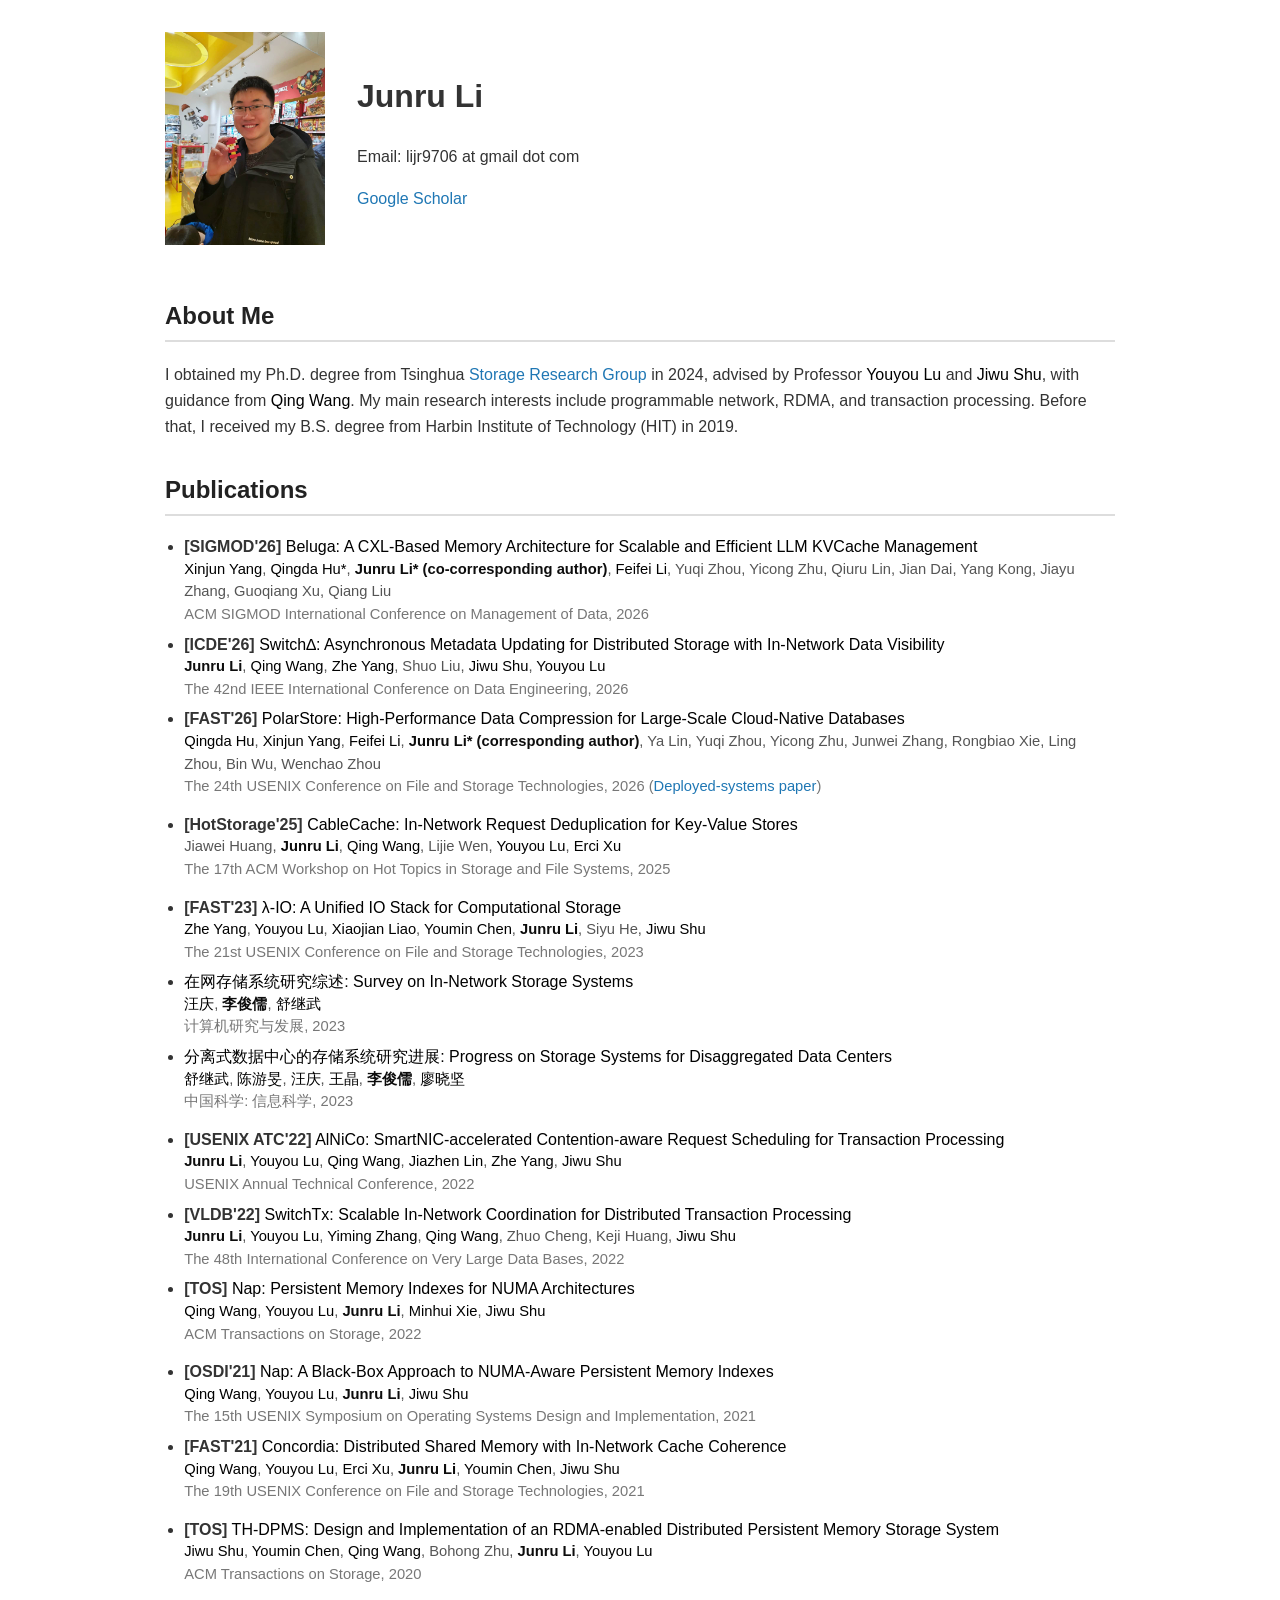
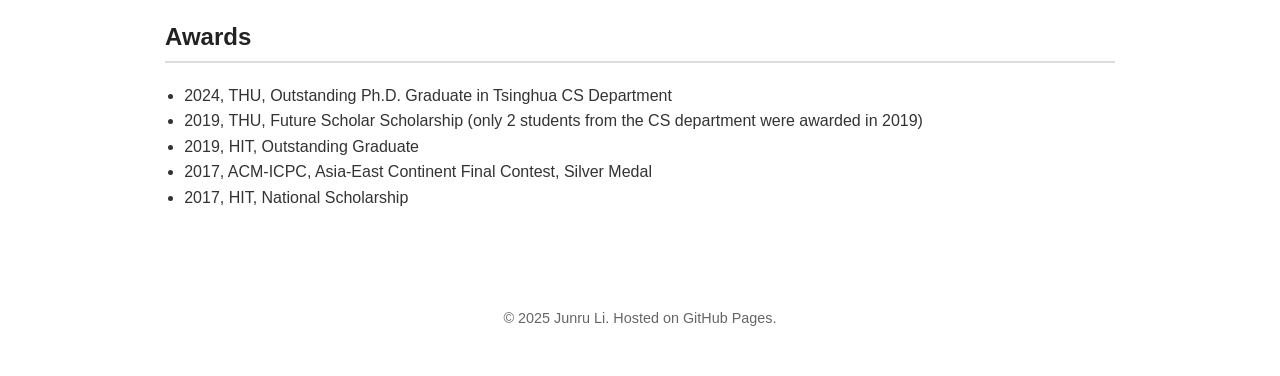
==== commit b172a441: "info" ====
--- a/index.html
+++ b/index.html
@@ -37,7 +37,7 @@
       <ul><li style="margin-bottom: 8px;">
             <strong>[SIGMOD'26]</strong> 
             <a href="https://2026.sigmod.org/" target="_blank">Beluga: A CXL-Based Memory Architecture for Scalable and Efficient LLM KVCache Management </a><br>
-            <span class="authors"><a href="https://scholar.google.com/citations?user=EsV3aoEAAAAJ" class="author-link">Xinjun Yang</a>, <a href="https://scholar.google.com/citations?user=mdD3xMMAAAAJ" class="author-link">Qingda Hu</a>, <span class="highlight">Junru Li</span>, <a href="https://scholar.google.com/citations?user=qPDhlWkAAAAJ" class="author-link">Feifei Li</a>, Yuqi Zhou, Yicong Zhu, Qiuru Lin, Jian Dai, Yang Kong, Jiayu Zhang, Guoqiang Xu, Qiang Liu</span><br>
+            <span class="authors"><a href="https://scholar.google.com/citations?user=EsV3aoEAAAAJ" class="author-link">Xinjun Yang</a>, <a href="https://scholar.google.com/citations?user=mdD3xMMAAAAJ" class="author-link">Qingda Hu*</a>, <span class="highlight">Junru Li* (co-corresponding author)</span>, <a href="https://scholar.google.com/citations?user=qPDhlWkAAAAJ" class="author-link">Feifei Li</a>, Yuqi Zhou, Yicong Zhu, Qiuru Lin, Jian Dai, Yang Kong, Jiayu Zhang, Guoqiang Xu, Qiang Liu</span><br>
             <span class="venue-full">ACM SIGMOD International Conference on Management of Data, 2026 </span>
             
           </li><li style="margin-bottom: 8px;">
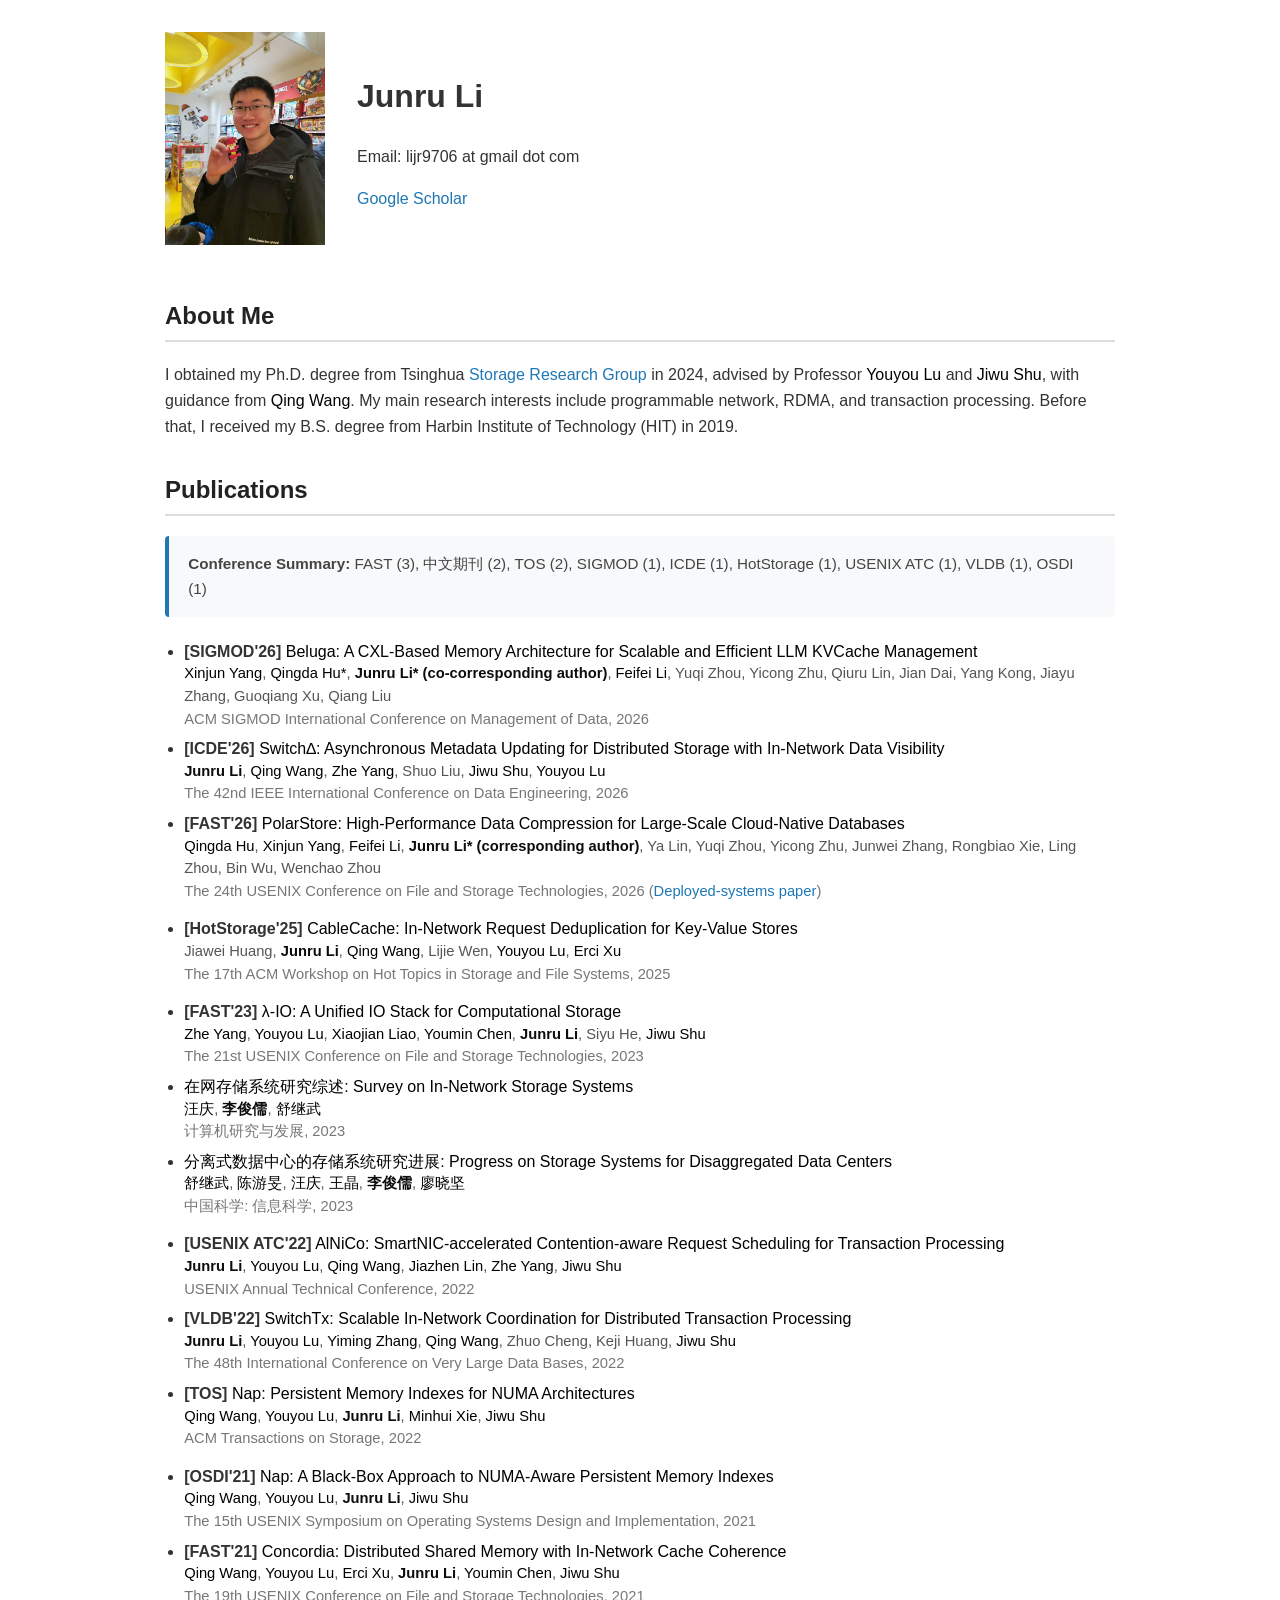
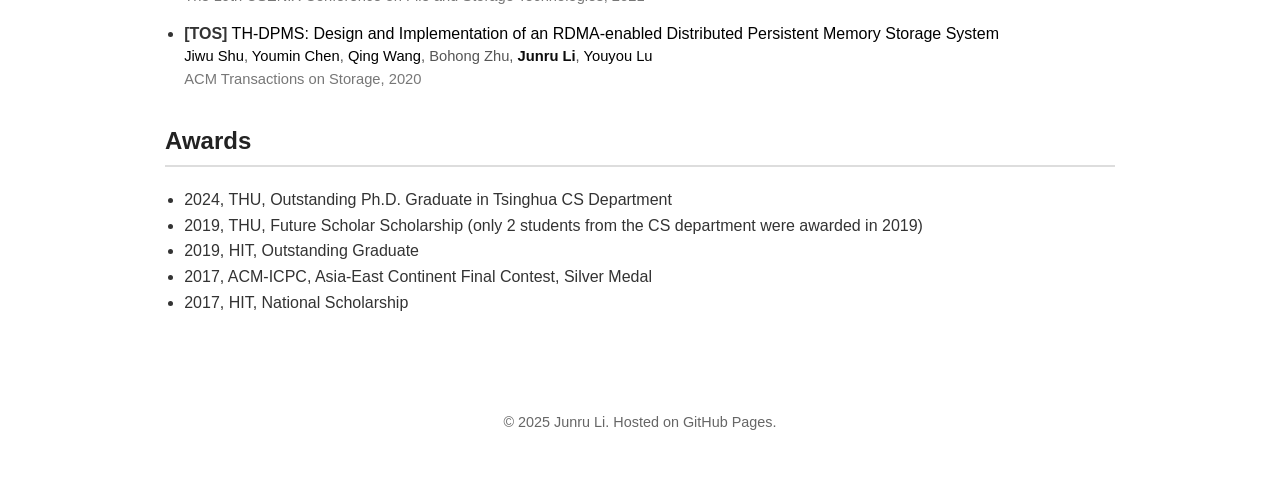
==== commit d72dbd1b: "wq" ====
--- a/index.html
+++ b/index.html
@@ -34,7 +34,7 @@
       <h2>Publications</h2>
       <div id="paper-list">
         <!-- Papers grouped by year will be inserted here -->
-      <ul><li style="margin-bottom: 8px;">
+      <div class="conference-summary"><p><strong>Conference Summary:</strong> FAST (3), 中文期刊 (2), TOS (2), SIGMOD (1), ICDE (1), HotStorage (1), USENIX ATC (1), VLDB (1), OSDI (1)</p></div><ul><li style="margin-bottom: 8px;">
             <strong>[SIGMOD'26]</strong> 
             <a href="https://2026.sigmod.org/" target="_blank">Beluga: A CXL-Based Memory Architecture for Scalable and Efficient LLM KVCache Management </a><br>
             <span class="authors"><a href="https://scholar.google.com/citations?user=EsV3aoEAAAAJ" class="author-link">Xinjun Yang</a>, <a href="https://scholar.google.com/citations?user=mdD3xMMAAAAJ" class="author-link">Qingda Hu*</a>, <span class="highlight">Junru Li* (co-corresponding author)</span>, <a href="https://scholar.google.com/citations?user=qPDhlWkAAAAJ" class="author-link">Feifei Li</a>, Yuqi Zhou, Yicong Zhu, Qiuru Lin, Jian Dai, Yang Kong, Jiayu Zhang, Guoqiang Xu, Qiang Liu</span><br>
--- a/style.css
+++ b/style.css
@@ -119,3 +119,18 @@
 #paper-list li {
   line-height: 1.35em;
 }
+
+.conference-summary {
+  background-color: #f8f9fa;
+  padding: 1rem 1.2rem;
+  margin-bottom: 1.5rem;
+  border-left: 4px solid #1f77b4;
+  border-radius: 4px;
+  font-size: 0.95em;
+}
+
+.conference-summary p {
+  margin: 0;
+  color: #444;
+  line-height: 1.6;
+}
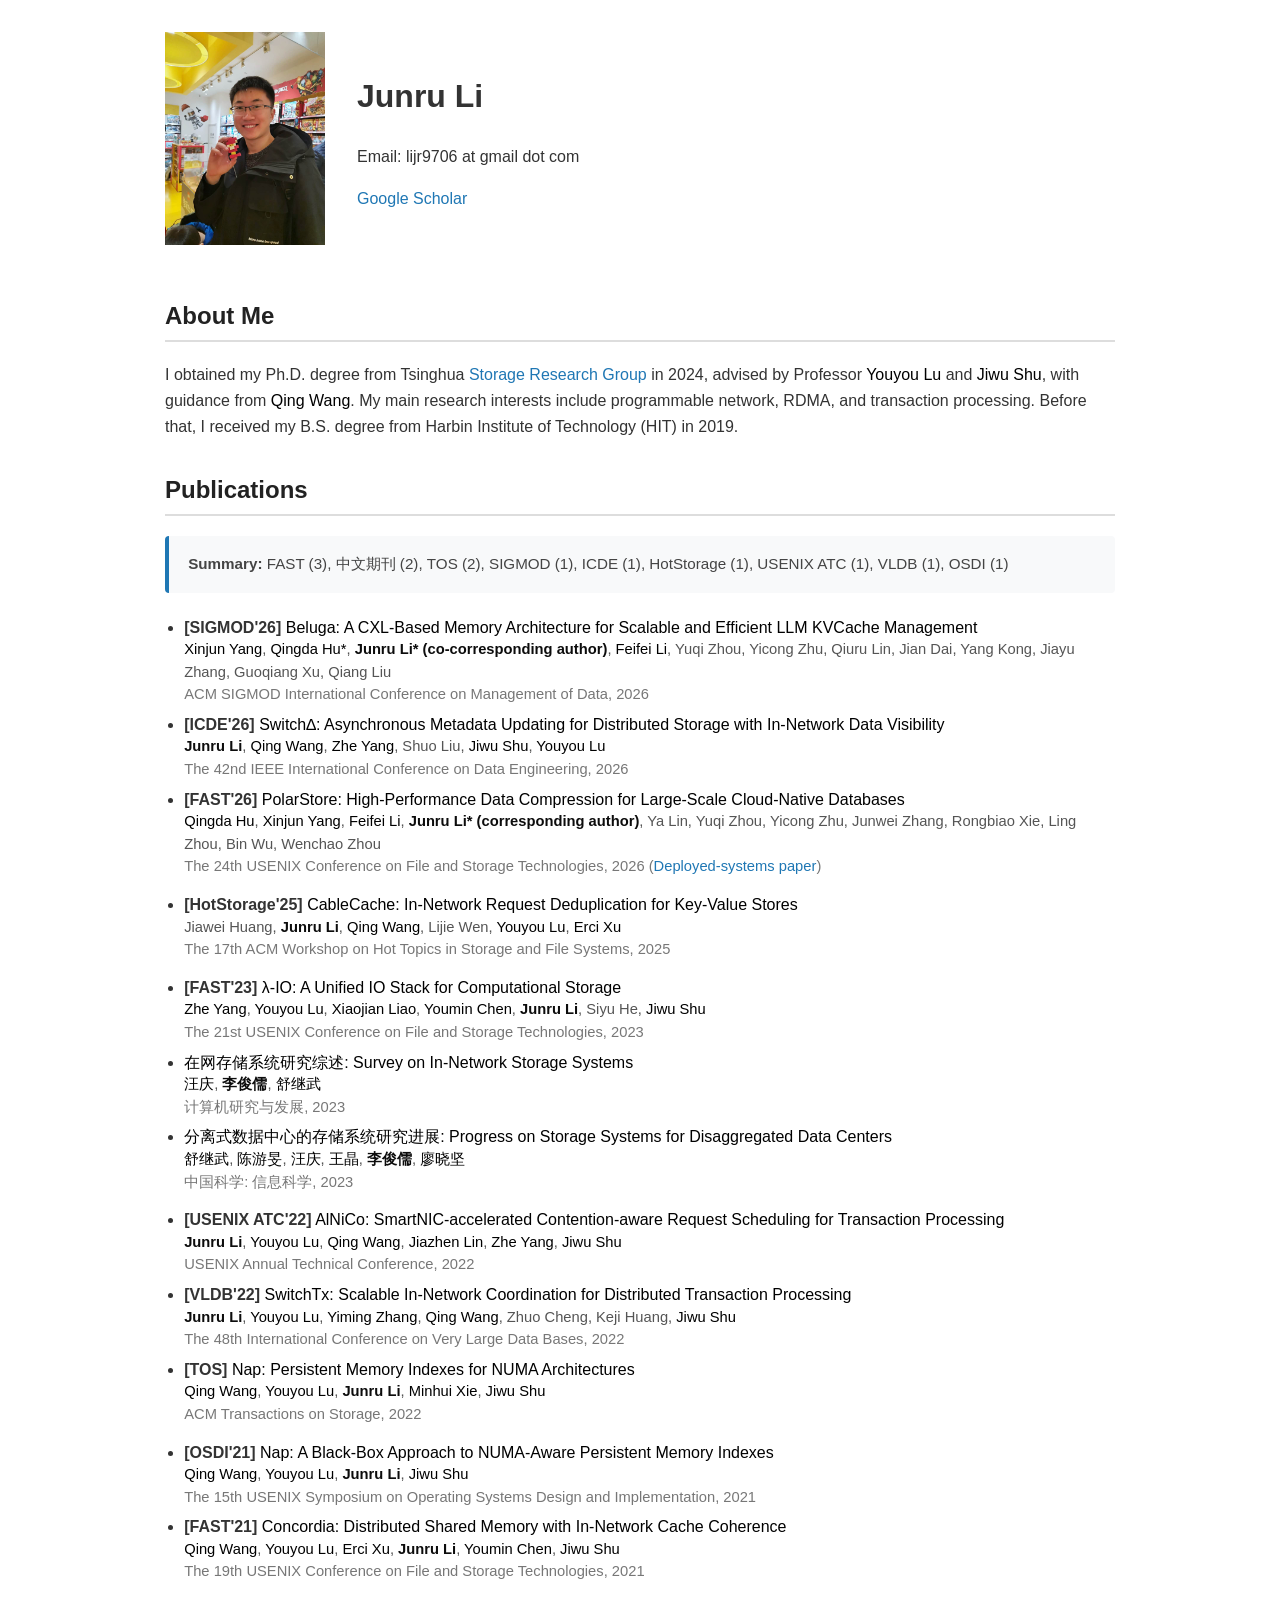
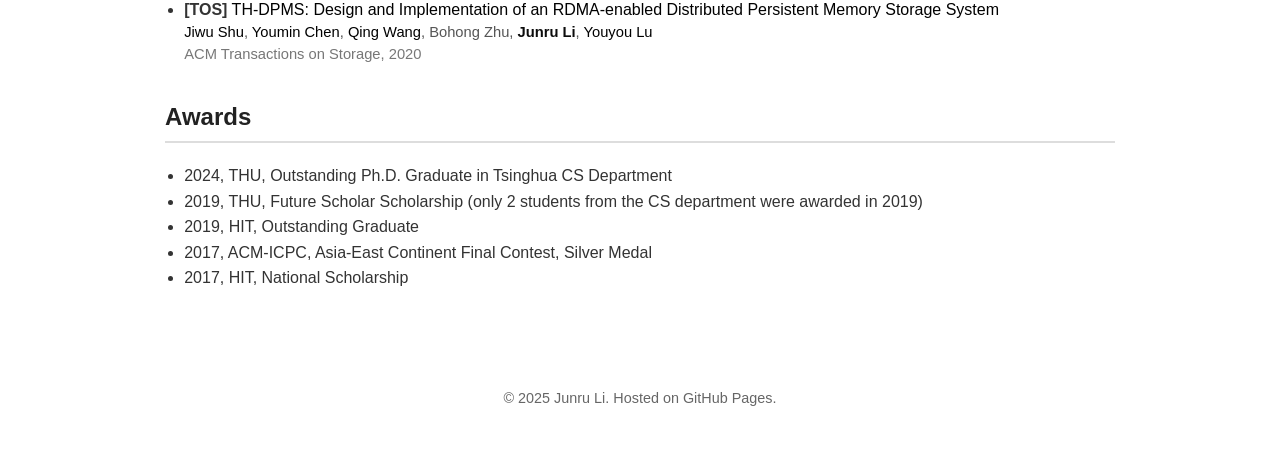
==== commit bf1832dc: "fix" ====
--- a/index.html
+++ b/index.html
@@ -34,7 +34,7 @@
       <h2>Publications</h2>
       <div id="paper-list">
         <!-- Papers grouped by year will be inserted here -->
-      <div class="conference-summary"><p><strong>Conference Summary:</strong> FAST (3), 中文期刊 (2), TOS (2), SIGMOD (1), ICDE (1), HotStorage (1), USENIX ATC (1), VLDB (1), OSDI (1)</p></div><ul><li style="margin-bottom: 8px;">
+      <div class="conference-summary"><p><strong>Summary:</strong> FAST (3), 中文期刊 (2), TOS (2), SIGMOD (1), ICDE (1), HotStorage (1), USENIX ATC (1), VLDB (1), OSDI (1)</p></div><ul><li style="margin-bottom: 8px;">
             <strong>[SIGMOD'26]</strong> 
             <a href="https://2026.sigmod.org/" target="_blank">Beluga: A CXL-Based Memory Architecture for Scalable and Efficient LLM KVCache Management </a><br>
             <span class="authors"><a href="https://scholar.google.com/citations?user=EsV3aoEAAAAJ" class="author-link">Xinjun Yang</a>, <a href="https://scholar.google.com/citations?user=mdD3xMMAAAAJ" class="author-link">Qingda Hu*</a>, <span class="highlight">Junru Li* (co-corresponding author)</span>, <a href="https://scholar.google.com/citations?user=qPDhlWkAAAAJ" class="author-link">Feifei Li</a>, Yuqi Zhou, Yicong Zhu, Qiuru Lin, Jian Dai, Yang Kong, Jiayu Zhang, Guoqiang Xu, Qiang Liu</span><br>
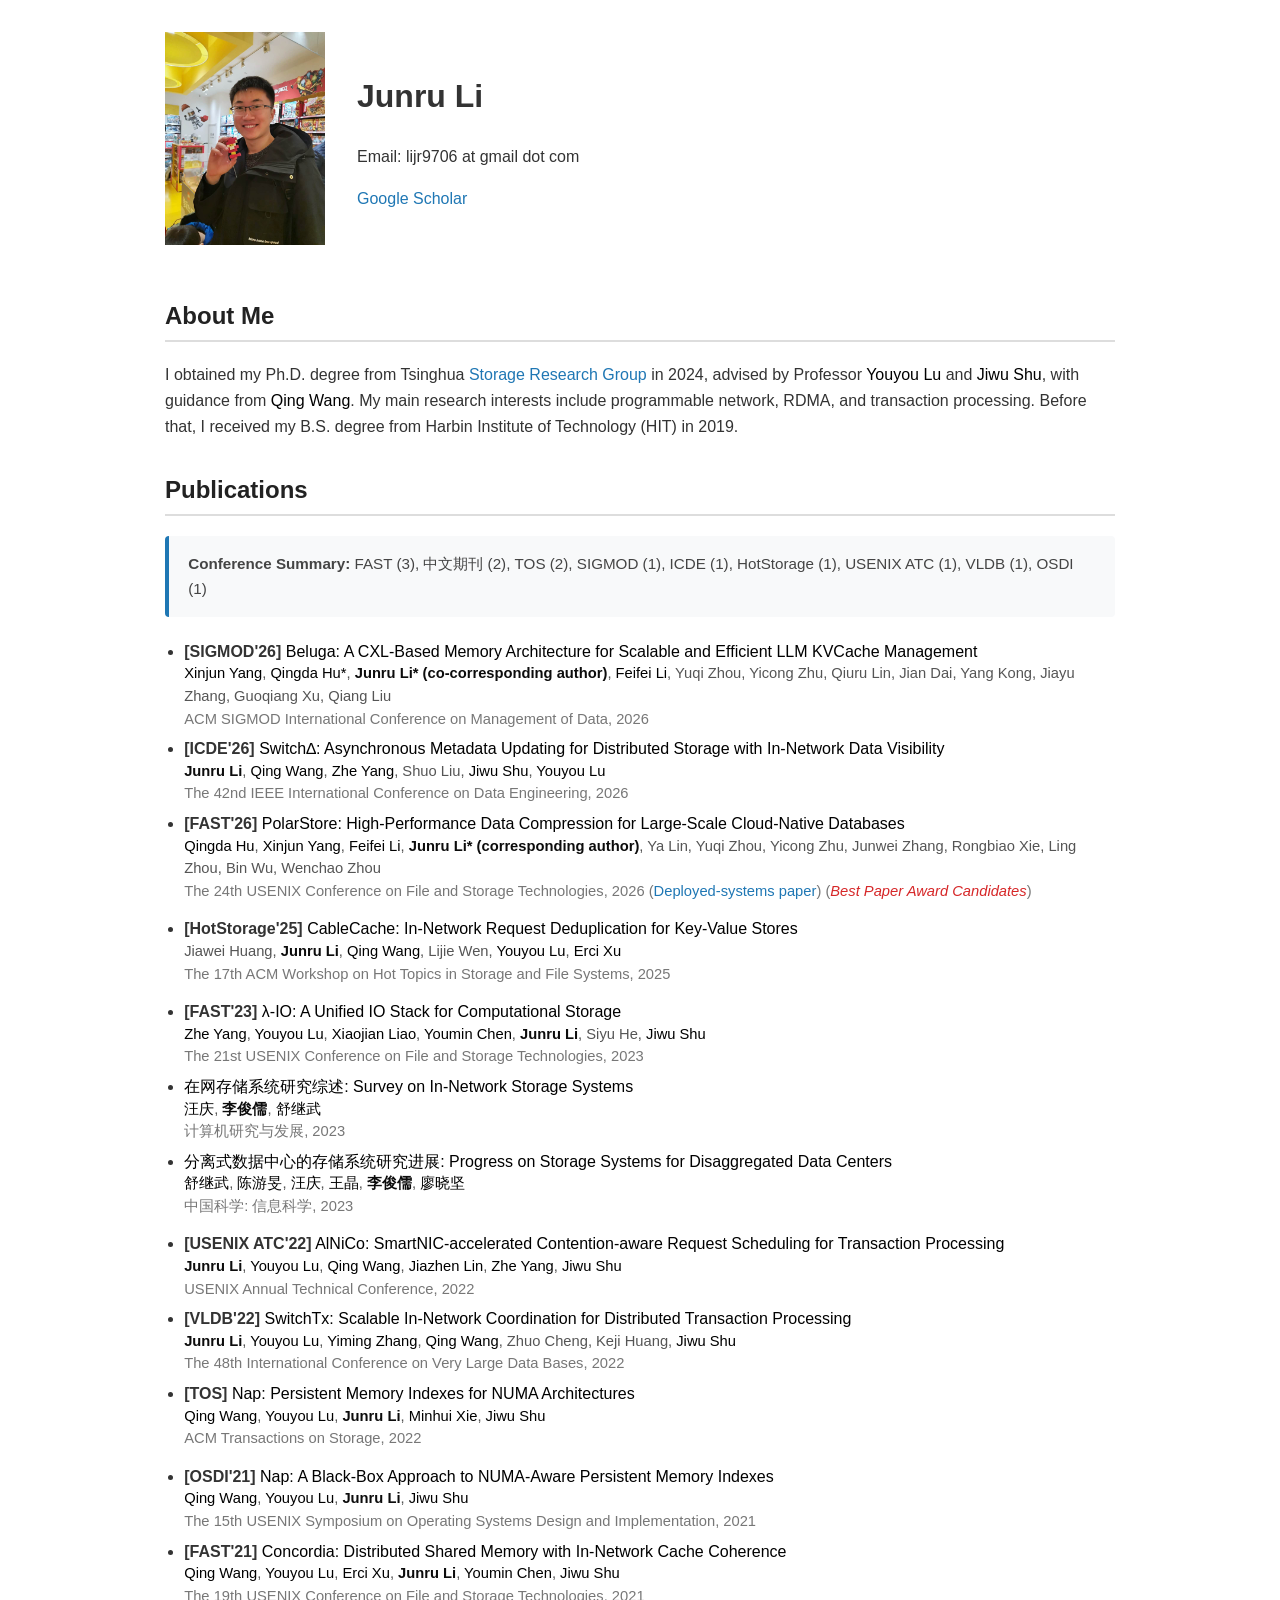
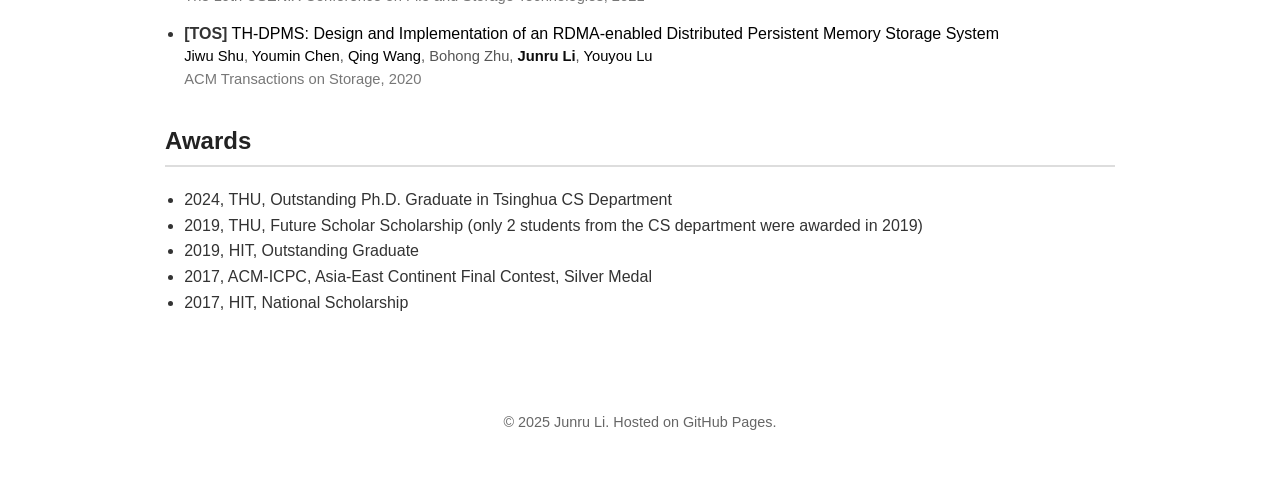
==== commit a7d63a68: "fast" ====
--- a/index.html
+++ b/index.html
@@ -34,7 +34,7 @@
       <h2>Publications</h2>
       <div id="paper-list">
         <!-- Papers grouped by year will be inserted here -->
-      <div class="conference-summary"><p><strong>Summary:</strong> FAST (3), 中文期刊 (2), TOS (2), SIGMOD (1), ICDE (1), HotStorage (1), USENIX ATC (1), VLDB (1), OSDI (1)</p></div><ul><li style="margin-bottom: 8px;">
+      <div class="conference-summary"><p><strong>Conference Summary:</strong> FAST (3), 中文期刊 (2), TOS (2), SIGMOD (1), ICDE (1), HotStorage (1), USENIX ATC (1), VLDB (1), OSDI (1)</p></div><ul><li style="margin-bottom: 8px;">
             <strong>[SIGMOD'26]</strong> 
             <a href="https://2026.sigmod.org/" target="_blank">Beluga: A CXL-Based Memory Architecture for Scalable and Efficient LLM KVCache Management </a><br>
             <span class="authors"><a href="https://scholar.google.com/citations?user=EsV3aoEAAAAJ" class="author-link">Xinjun Yang</a>, <a href="https://scholar.google.com/citations?user=mdD3xMMAAAAJ" class="author-link">Qingda Hu*</a>, <span class="highlight">Junru Li* (co-corresponding author)</span>, <a href="https://scholar.google.com/citations?user=qPDhlWkAAAAJ" class="author-link">Feifei Li</a>, Yuqi Zhou, Yicong Zhu, Qiuru Lin, Jian Dai, Yang Kong, Jiayu Zhang, Guoqiang Xu, Qiang Liu</span><br>
@@ -50,7 +50,7 @@
             <strong>[FAST'26]</strong> 
             <a href="https://www.usenix.org/conference/fast26/" target="_blank">PolarStore: High-Performance Data Compression for Large-Scale Cloud-Native Databases </a><br>
             <span class="authors"><a href="https://scholar.google.com/citations?user=mdD3xMMAAAAJ" class="author-link">Qingda Hu</a>, <a href="https://scholar.google.com/citations?user=EsV3aoEAAAAJ" class="author-link">Xinjun Yang</a>, <a href="https://scholar.google.com/citations?user=qPDhlWkAAAAJ" class="author-link">Feifei Li</a>, <span class="highlight">Junru Li* (corresponding author)</span>, Ya Lin, Yuqi Zhou, Yicong Zhu, Junwei Zhang, Rongbiao Xie, Ling Zhou, Bin Wu, Wenchao Zhou</span><br>
-            <span class="venue-full">The 24th USENIX Conference on File and Storage Technologies, 2026  (<span class="bule-tag">Deployed-systems paper</span>)</span>
+            <span class="venue-full">The 24th USENIX Conference on File and Storage Technologies, 2026  (<span class="bule-tag">Deployed-systems paper</span>) (<span class="award-inline">Best Paper Award Candidates</span>)</span>
             
           </li></ul><ul><li style="margin-bottom: 8px;">
             <strong>[HotStorage'25]</strong> 
